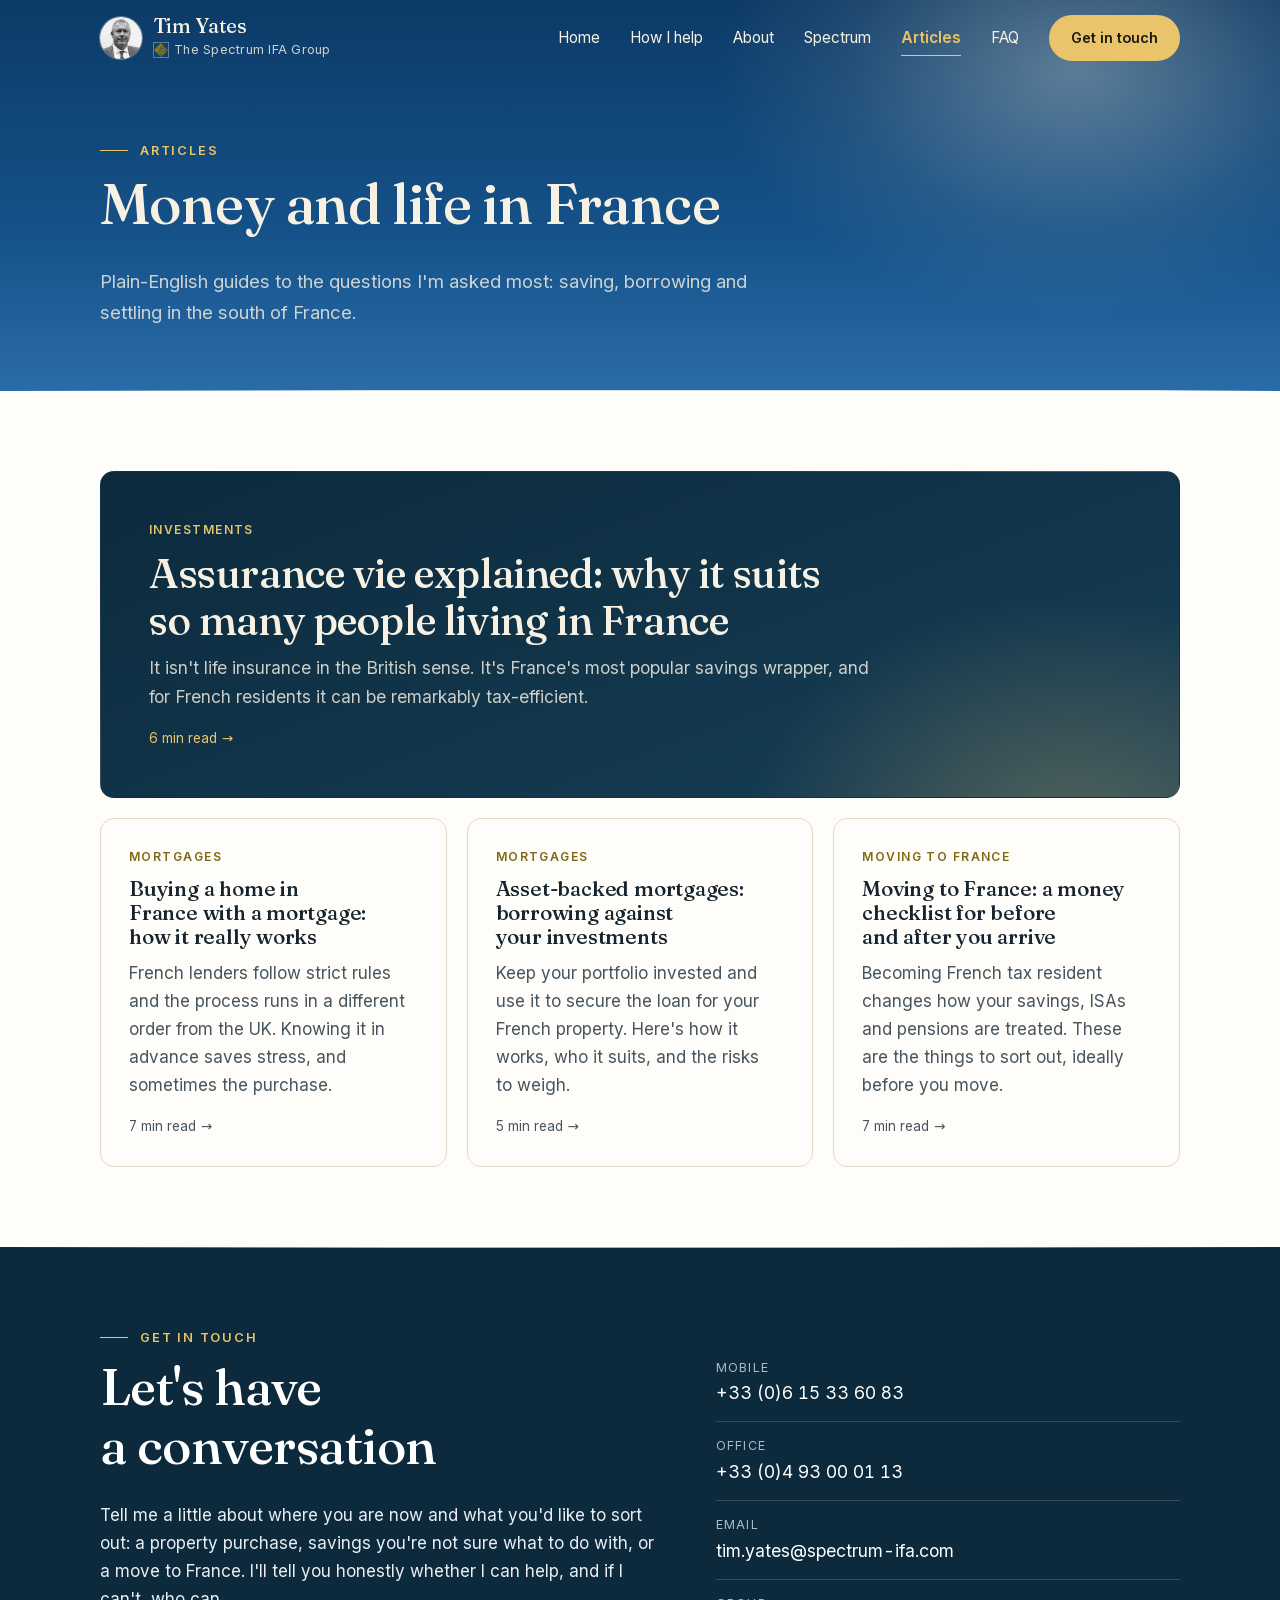
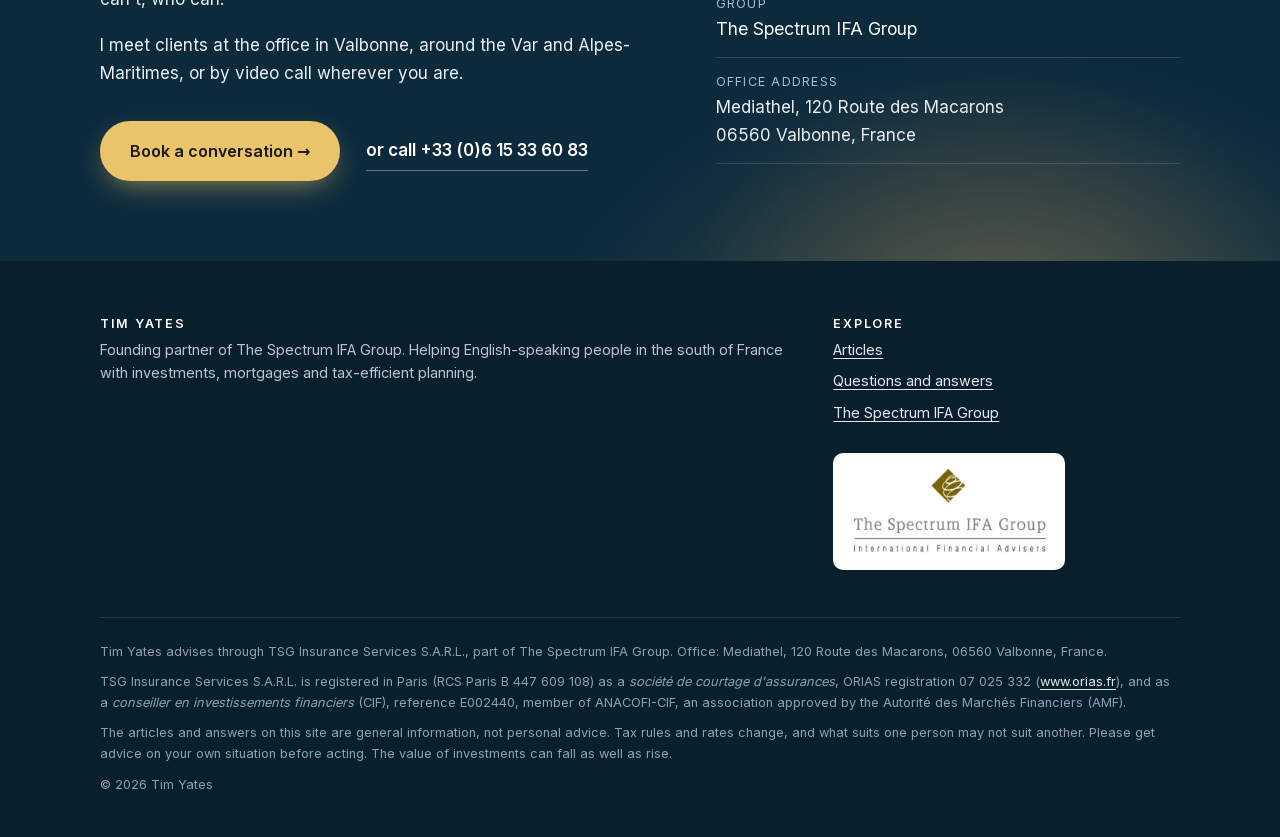
==== blog/index.html @ 0fe9f433 "Gold sweep on desktop only; phones keep plain gold PageSpeed's phone test counted the repainting swe" ====
<!doctype html>
<html lang="en-GB">
<head>
<meta charset="utf-8">
<meta name="viewport" content="width=device-width, initial-scale=1">
<title>Articles | Tim Yates, financial adviser</title>
<meta name="description" content="Plain-English guides to assurance vie, French mortgages and moving to France, by financial adviser Tim Yates.">
<link rel="canonical" href="https://timyates.vercel.app/blog/">
<meta property="og:type" content="website">
<meta property="og:title" content="Articles | Tim Yates, financial adviser">
<meta property="og:description" content="Plain-English guides to assurance vie, French mortgages and moving to France, by financial adviser Tim Yates.">
<meta property="og:url" content="https://timyates.vercel.app/blog/">
<meta property="og:image" content="https://timyates.vercel.app/assets/tim-yates.jpg">
<meta name="theme-color" content="#0c2a3c">
<link rel="icon" href="/assets/favicon.svg?v=3cebce56" type="image/svg+xml">
<link rel="apple-touch-icon" href="/assets/apple-touch-icon.jpg?v=2c7b6490">
<script>document.documentElement.classList.add("js")</script>
<link rel="preload" as="font" href="/assets/fonts/fraunces-latin.woff2?v=175f6e93" type="font/woff2" crossorigin>
<link rel="preload" as="font" href="/assets/fonts/inter-latin.woff2?v=1dc044f4" type="font/woff2" crossorigin>
<link rel="stylesheet" href="/assets/styles.css?v=6f65f240">
</head>
<body class="dark-top">
<a class="skip" href="#main">Skip to content</a>
<header class="site-header">
  <div class="wrap">
    <a class="brand" href="/" aria-label="Tim Yates, The Spectrum IFA Group, home">
      <img src="/assets/tim-avatar.jpg?v=43119e0e" alt="" width="40" height="40">
      <div><strong>Tim Yates</strong><span class="brand-group"><img src="/assets/spectrum-mark.webp?v=8ff3d7af" alt="" width="14" height="14">The Spectrum IFA Group</span></div>
    </a>
    <button class="menu-toggle" aria-expanded="false" aria-controls="nav" aria-label="Open menu"><span class="burger" aria-hidden="true"><span></span></span></button>
    <nav class="nav" id="nav" aria-label="Main">
      <a href="/" style="--i:0">Home</a> <a href="/#services" style="--i:1">How I help</a> <a href="/#about" style="--i:2">About</a> <a href="/#spectrum" style="--i:3">Spectrum</a> <a href="/blog/" aria-current="page" style="--i:4">Articles</a> <a href="/faq/" style="--i:5">FAQ</a> <a class="btn" href="/#contact" style="--i:6">Get in touch</a>
    </nav>
  </div>
</header>
<main id="main">
<div class="page-head">
  <div class="wrap" data-reveal="head">
    <p class="eyebrow">Articles</p>
    <h1>Money and life in France</h1>
    <p>Plain-English guides to the questions I'm asked most: saving, borrowing and settling in the south of France.</p>
  </div>
</div>
<section>
  <div class="wrap">
    <div class="post-list" data-reveal="stagger">
<a class="post-card feature" href="/blog/assurance-vie-explained/">
  <span class="tag">Investments</span>
  <h3 style="view-transition-name:post-assurance-vie-explained">Assurance vie explained: why it suits so many people living in France</h3>
  <p>It isn&#x27;t life insurance in the British sense. It&#x27;s France&#x27;s most popular savings wrapper, and for French residents it can be remarkably tax-efficient.</p>
  <span class="meta">6 min read</span>
</a>
<a class="post-card" href="/blog/buying-a-home-in-france-with-a-mortgage/">
  <span class="tag">Mortgages</span>
  <h3 style="view-transition-name:post-buying-a-home-in-france-with-a-mortgage">Buying a home in France with a mortgage: how it really works</h3>
  <p>French lenders follow strict rules and the process runs in a different order from the UK. Knowing it in advance saves stress, and sometimes the purchase.</p>
  <span class="meta">7 min read</span>
</a>
<a class="post-card" href="/blog/asset-backed-mortgages/">
  <span class="tag">Mortgages</span>
  <h3 style="view-transition-name:post-asset-backed-mortgages">Asset-backed mortgages: borrowing against your investments</h3>
  <p>Keep your portfolio invested and use it to secure the loan for your French property. Here&#x27;s how it works, who it suits, and the risks to weigh.</p>
  <span class="meta">5 min read</span>
</a>
<a class="post-card" href="/blog/moving-to-france-money-checklist/">
  <span class="tag">Moving to France</span>
  <h3 style="view-transition-name:post-moving-to-france-money-checklist">Moving to France: a money checklist for before and after you arrive</h3>
  <p>Becoming French tax resident changes how your savings, ISAs and pensions are treated. These are the things to sort out, ideally before you move.</p>
  <span class="meta">7 min read</span>
</a>
    </div>
  </div>
</section>
<section class="contact-band" id="contact" data-reveal="band">
  <div class="wrap contact-grid">
    <div data-reveal="head">
      <p class="eyebrow">Get in touch</p>
      <h2>Let's have a conversation</h2>
      <p>Tell me a little about where you are now and what you'd like to sort out: a property purchase, savings you're not sure what to do with, or a move to France. I'll tell you honestly whether I can help, and if I can't, who can.</p>
      <p>I meet clients at the office in Valbonne, around the Var and Alpes-Maritimes, or by video call wherever you are.</p>
      <div class="band-cta">
        <a class="btn btn-sun" href="mailto:tim.yates@spectrum-ifa.com?subject=A%20first%20conversation">Book a conversation <span aria-hidden="true">→</span></a>
        <a class="hero-link" href="tel:+33615336083">or call +33 (0)6 15 33 60 83</a>
      </div>
    </div>
    <ul class="contact-list" data-reveal="stagger" style="--d:200ms">
      <li><span>Mobile</span><a href="tel:+33615336083">+33 (0)6 15 33 60 83</a></li>
      <li><span>Office</span><a href="tel:+33493000113">+33 (0)4 93 00 01 13</a></li>
      <li><span>Email</span><a href="mailto:tim.yates@spectrum-ifa.com">tim.yates@spectrum-ifa.com</a></li>
      <li><span>Group</span><a href="https://spectrum-ifa.com/" rel="noopener">The Spectrum IFA Group</a></li>
      <li><span>Office address</span>Mediathel, 120 Route des Macarons<br>06560 Valbonne, France</li>
    </ul>
  </div>
</section>
</main>
<footer class="site-footer">
  <div class="wrap">
    <div class="footer-grid">
      <div>
        <h3>Tim Yates</h3>
        <p>Founding partner of The Spectrum IFA Group. Helping English-speaking people in the south of France with investments, mortgages and tax-efficient planning.</p>
      </div>
      <div>
        <h3>Explore</h3>
        <ul>
          <li><a href="/blog/">Articles</a></li>
          <li><a href="/faq/">Questions and answers</a></li>
          <li><a href="https://spectrum-ifa.com/" rel="noopener">The Spectrum IFA Group</a></li>
        </ul>
        <a class="footer-logo" href="https://spectrum-ifa.com/" rel="noopener"><img src="/assets/spectrum-logo.webp?v=0b9b7338" alt="Part of The Spectrum IFA Group, International Financial Advisers" width="480" height="223" loading="lazy"></a>
      </div>
    </div>
    <div class="legal">
      <p>Tim Yates advises through TSG Insurance Services S.A.R.L., part of The Spectrum IFA Group. Office: Mediathel, 120 Route des Macarons, 06560 Valbonne, France.</p>
      <p>TSG Insurance Services S.A.R.L. is registered in Paris (RCS Paris B 447 609 108) as a <i lang="fr">société de courtage d'assurances</i>, ORIAS registration 07 025 332 (<a href="https://www.orias.fr/" rel="noopener">www.orias.fr</a>), and as a <i lang="fr">conseiller en investissements financiers</i> (CIF), reference E002440, member of ANACOFI-CIF, an association approved by the Autorité des Marchés Financiers (AMF).</p>
      <p>The articles and answers on this site are general information, not personal advice. Tax rules and rates change, and what suits one person may not suit another. Please get advice on your own situation before acting. The value of investments can fall as well as rise.</p>
      <p>© 2026 Tim Yates</p>
    </div>
  </div>
</footer>
<script src="/assets/site.js?v=4504f9a5" defer></script>
</body>
</html>
---- assets/styles.css ----
/* Tim Yates: financial adviser site */
/* Fonts served from the site (Latin subsets from Google Fonts, SIL Open Font License; see assets/fonts/README.md) */
@font-face { font-family: "Fraunces"; font-style: normal; font-weight: 400 500; font-display: swap;
  src: url("/assets/fonts/fraunces-latin.woff2?v=175f6e93") format("woff2"); }
@font-face { font-family: "Inter"; font-style: normal; font-weight: 400 600; font-display: swap;
  src: url("/assets/fonts/inter-latin.woff2?v=1dc044f4") format("woff2"); }
:root {
  --ink: #16242f;
  --ink-soft: #46555f;
  --sea: #123a52;
  --sea-deep: #0c2a3c;
  --sand: #f6f1e8;
  --paper: #fffdf9;
  --line: #e2d9c9;
  --accent: #7d6814;
  --gold: #937b1a;
  --accent-dark: #5c4c0c;
  --radius: 14px;
  --wrap: 1120px;
  --serif: "Fraunces", Georgia, "Times New Roman", serif;
  --sans: "Inter", system-ui, -apple-system, "Segoe UI", sans-serif;
}

*, *::before, *::after { box-sizing: border-box; }
html { -webkit-text-size-adjust: 100%; scroll-behavior: smooth; }
@media (prefers-reduced-motion: reduce) { html { scroll-behavior: auto; } }
body {
  margin: 0;
  font-family: var(--sans);
  font-size: 1.0625rem;
  line-height: 1.65;
  color: var(--ink);
  background: var(--paper);
}
img { max-width: 100%; height: auto; display: block; }
a { color: var(--sea); text-underline-offset: 3px; }
a:hover { color: var(--accent-dark); }
:focus-visible { outline: 3px solid var(--accent); outline-offset: 3px; border-radius: 4px; }

h1, h2, h3 { font-family: var(--serif); font-weight: 500; line-height: 1.15; letter-spacing: -0.01em; margin: 0 0 0.5em; }
h1 { font-size: clamp(2.2rem, 5vw, 3.6rem); }
h2 { font-size: clamp(1.7rem, 3.4vw, 2.4rem); }
h3 { font-size: 1.3rem; }
p { margin: 0 0 1em; }

.wrap { width: 100%; max-width: var(--wrap); margin: 0 auto; padding: 0 20px; }
.narrow { max-width: 720px; }
.skip { position: absolute; left: -999px; top: 8px; background: var(--ink); color: #fff; padding: 8px 14px; z-index: 50; }
.skip:focus { left: 8px; }
.eyebrow { font-size: 0.8rem; font-weight: 600; letter-spacing: 0.14em; text-transform: uppercase; color: var(--accent); margin-bottom: 0.8em; }
.muted { color: var(--ink-soft); }

/* Header */
.site-header { position: sticky; top: 0; z-index: 20; background: rgba(255, 253, 249, 0.94); backdrop-filter: blur(8px); border-bottom: 1px solid var(--line); }
.site-header .wrap { display: flex; align-items: center; justify-content: space-between; gap: 16px; min-height: 68px; }
.brand { display: flex; align-items: center; gap: 12px; text-decoration: none; color: var(--ink); }
.brand img { width: 40px; height: 40px; border-radius: 50%; object-fit: cover; }
.brand strong { display: block; font-family: var(--serif); font-weight: 500; font-size: 1.2rem; line-height: 1.1; }
.brand span { display: block; font-size: 0.78rem; color: var(--ink-soft); }
.nav { display: flex; align-items: center; gap: 26px; }
.nav a { text-decoration: none; color: var(--ink); font-size: 0.95rem; }
.nav a[aria-current="page"] { color: var(--accent-dark); font-weight: 600; }
.nav .btn { color: #fff; }
.menu-toggle { display: none; background: none; border: 1px solid var(--line); border-radius: 8px; padding: 8px 12px; font: inherit; font-size: 0.9rem; color: var(--ink); cursor: pointer; }

@media (max-width: 820px) {
  .menu-toggle { display: block; }
  .nav { display: none; position: absolute; top: 100%; left: 0; right: 0; flex-direction: column; align-items: stretch; gap: 0; background: var(--paper); border-bottom: 1px solid var(--line); padding: 8px 20px 18px; }
  .nav.open { display: flex; }
  .nav a { padding: 12px 0; border-bottom: 1px solid var(--line); }
  .nav .btn { margin-top: 12px; text-align: center; border-bottom: 0; }
}

/* Buttons */
.btn { display: inline-block; background: var(--accent); color: #fff; text-decoration: none; padding: 12px 22px; border-radius: 999px; font-weight: 600; font-size: 0.95rem; border: 2px solid var(--accent); }
.btn:hover { background: var(--accent-dark); border-color: var(--accent-dark); color: #fff; }
.btn.ghost { background: transparent; color: var(--ink); border-color: var(--ink); }
.btn.ghost:hover { background: var(--ink); color: #fff; }
.btn.light { background: #fff; color: var(--sea-deep); border-color: #fff; }
.btn.light:hover { background: var(--sand); }
.btn-row { display: flex; flex-wrap: wrap; gap: 12px; margin-top: 1.6em; }

/* Sections */
section { padding: 80px 0; }
section.alt { background: var(--sand); }
.section-head { max-width: 680px; margin-bottom: 40px; }
@media (max-width: 820px) { section { padding: 56px 0; } }

.cards { display: grid; grid-template-columns: repeat(auto-fit, minmax(240px, 1fr)); gap: 20px; }
.card { background: var(--paper); border: 1px solid var(--line); border-radius: var(--radius); padding: 28px; }
.card h3 { margin-bottom: 0.4em; }
.card p { color: var(--ink-soft); margin: 0; }
.card a.more { display: inline-block; margin-top: 14px; font-weight: 600; font-size: 0.95rem; }


.about { display: grid; grid-template-columns: 0.8fr 1.2fr; gap: 56px; align-items: start; }
.about ul.creds { list-style: none; padding: 0; margin: 0; border-top: 1px solid var(--line); }
.about ul.creds li { padding: 12px 0; border-bottom: 1px solid var(--line); font-size: 0.95rem; }
@media (max-width: 820px) { .about { grid-template-columns: 1fr; gap: 28px; } }

/* Contact band */
.contact-band { background: var(--sea-deep); color: #e9eef2; }
.contact-band h2 { color: #fff; }
.contact-band a { color: #fff; }
.contact-grid { display: grid; grid-template-columns: 1.1fr 0.9fr; gap: 48px; align-items: start; }
.contact-list { list-style: none; padding: 0; margin: 0; }
.contact-list li { padding: 14px 0; border-bottom: 1px solid rgba(255,255,255,0.15); }
.contact-list span { display: block; font-size: 0.78rem; letter-spacing: 0.1em; text-transform: uppercase; color: #a9bccb; }
.contact-list a { font-size: 1.1rem; text-decoration: none; }
.contact-list a:hover { text-decoration: underline; color: #fff; }
@media (max-width: 820px) { .contact-grid { grid-template-columns: 1fr; gap: 24px; } }

/* Blog list */
.post-list { display: grid; grid-template-columns: repeat(auto-fit, minmax(300px, 1fr)); gap: 20px; }
.post-card { display: flex; flex-direction: column; background: var(--paper); border: 1px solid var(--line); border-radius: var(--radius); padding: 28px; text-decoration: none; color: var(--ink); }
.post-card .tag { font-size: 0.75rem; font-weight: 600; letter-spacing: 0.12em; text-transform: uppercase; color: var(--accent); }
.post-card h3 { margin: 10px 0; }
.post-card p { color: var(--ink-soft); margin: 0 0 16px; }
.post-card .meta { margin-top: auto; font-size: 0.85rem; color: var(--ink-soft); }

/* Page header */
.page-head { background: var(--sand); padding: 64px 0 48px; }
.page-head p { font-size: 1.15rem; color: var(--ink-soft); max-width: 36em; margin: 0; }
.crumbs { font-size: 0.85rem; margin-bottom: 1.4em; color: var(--ink-soft); }
.crumbs a { color: var(--ink-soft); }

/* Article */
.article { padding: 56px 0 72px; }
.article .meta { font-size: 0.9rem; color: var(--ink-soft); margin-top: 1em; }
.prose h2 { font-size: 1.65rem; margin-top: 1.8em; }
.prose h3 { margin-top: 1.5em; }
.prose ul, .prose ol { padding-left: 1.3em; margin: 0 0 1.2em; }
.prose li { margin-bottom: 0.45em; }
.prose blockquote { margin: 1.6em 0; padding: 4px 0 4px 20px; border-left: 3px solid var(--accent); font-family: var(--serif); font-size: 1.2rem; color: var(--sea); }
.note { background: var(--sand); border: 1px solid var(--line); border-radius: var(--radius); padding: 20px 24px; font-size: 0.95rem; color: var(--ink-soft); margin: 2em 0; }
.note strong { color: var(--ink); }
.author-box { display: flex; gap: 18px; align-items: center; border-top: 1px solid var(--line); padding-top: 28px; margin-top: 40px; }
.author-box img { width: 72px; height: 72px; border-radius: 50%; object-fit: cover; flex: none; }
.author-box p { margin: 0; font-size: 0.95rem; color: var(--ink-soft); }
.author-box strong { color: var(--ink); }
.table-wrap { overflow-x: auto; margin: 0 0 1.4em; }
.prose table { border-collapse: collapse; width: 100%; font-size: 0.95rem; }
.prose th, .prose td { text-align: left; padding: 10px 12px; border-bottom: 1px solid var(--line); vertical-align: top; }
.prose th { font-weight: 600; background: var(--sand); }

/* FAQ */
.faq-group { margin-bottom: 48px; }
.faq-group h2 { font-size: 1.5rem; }
details { border-bottom: 1px solid var(--line); }
details:first-of-type { border-top: 1px solid var(--line); }
summary { cursor: pointer; list-style: none; padding: 18px 40px 18px 0; position: relative; font-weight: 600; }
summary::-webkit-details-marker { display: none; }
details .answer { padding: 0 0 18px; color: var(--ink-soft); }
details .answer p:last-child { margin-bottom: 0; }

/* Footer */
.site-footer { background: #0a1f2c; color: #b9c6d0; font-size: 0.9rem; padding: 56px 0 32px; }
.site-footer a { color: #e3eaef; }
.footer-grid { display: grid; grid-template-columns: 2fr 1fr; gap: 40px; margin-bottom: 40px; }
.site-footer h3 { font-family: var(--sans); font-size: 0.78rem; letter-spacing: 0.14em; text-transform: uppercase; color: #fff; font-weight: 600; }
.site-footer ul { list-style: none; padding: 0; margin: 0; }
.site-footer li { margin-bottom: 8px; }
.legal { border-top: 1px solid rgba(255,255,255,0.12); padding-top: 24px; font-size: 0.8rem; line-height: 1.6; color: #8fa1ae; }
.legal p { margin-bottom: 0.8em; }
@media (max-width: 820px) { .footer-grid { grid-template-columns: 1fr; gap: 28px; } }

/* Spectrum affiliation */
.spectrum-logo { margin-top: 28px; max-width: 240px; }
.footer-mark { display: flex; align-items: center; gap: 12px; margin-top: 18px; text-decoration: none; }
.footer-mark img { width: 34px; height: 34px; }
.footer-mark span { font-size: 0.85rem; color: #e3eaef; }
.brand strong { color: var(--ink); }
.spectrum-logo { mix-blend-mode: multiply; }
@media (min-width: 821px) { .about { grid-template-columns: 0.9fr 1.1fr; } }
.about .creds { margin-top: 24px; }
.about-text { font-size: 1.1rem; padding-top: 52px; }
@media (max-width: 820px) { .about-text { padding-top: 0; } }
[id] { scroll-margin-top: 84px; }

/* ============ Hero: "The view from here" ============ */
.hero {
  --h: 80%;              /* horizon height */
  --sx: 62%;             /* sun position, set by script to sit behind Tim */
  --sy: 24%;             /* the afternoon sun stands high in the sky */
  --ivory: #f7f1e3;
  --sun: #e9c46a;
  position: relative; isolation: isolate; overflow: hidden;
  min-height: min(100svh - 68px, 900px);
  display: flex; flex-direction: column; justify-content: center;
  padding: 72px 0 0; color: var(--ivory); background: #0e3a64;
}
.scene, .scene > * { position: absolute; inset: 0; pointer-events: none; }
.scene { z-index: -1; }
.scene { will-change: transform; }
.sea { bottom: -40%; }
/* A Riviera afternoon: deep azure overhead, pale haze at the horizon */
.sky { background:
  radial-gradient(90% 60% at var(--sx) var(--sy), rgba(255,250,232,.38) 0%, rgba(255,240,205,.12) 30%, transparent 60%),
  linear-gradient(180deg, #0c3a66 0%, #15528a 40%, #2668a5 64%, #4f8fc6 calc(var(--h) - 8%), #b7d9ef var(--h)); }
.sun { inset: auto; left: var(--sx); top: var(--sy); width: 0; height: 0; }
.sun span { position: absolute; left: -150px; top: -150px; width: 300px; height: 300px; border-radius: 50%;
  background: radial-gradient(circle, #fffef8 0%, #fffaea 12%, rgba(255,246,220,.75) 17%, rgba(255,240,205,.28) 30%, rgba(255,236,195,.1) 48%, transparent 70%); }
.ridge { top: auto; height: 90px; bottom: calc(100% - var(--h)); width: 100%; }
.ridge.far path { fill: #b07a64; opacity: .7; }   /* sunlit Esterel red rock, softened by haze */
.ridge.near { height: 64px; }
.ridge.near path { fill: #8e4a35; }
.sea { top: var(--h); background: linear-gradient(180deg, #2d79ad 0%, #155887 18%, #0d4470 45%, #0a3458 100%); }
.glitter { position: absolute; left: var(--sx); top: 0; width: 46%; height: 100%; transform: translateX(-50%); overflow: hidden; opacity: .8;
  -webkit-mask: radial-gradient(50% 90% at 50% 0%, #000 0%, rgba(0,0,0,.5) 35%, transparent 70%);
          mask: radial-gradient(50% 90% at 50% 0%, #000 0%, rgba(0,0,0,.5) 35%, transparent 70%); }
.glitter::before { content: ""; position: absolute; left: 0; right: 0; top: -26px; bottom: 0;
  background: repeating-linear-gradient(180deg, rgba(255,255,255,0) 0 5px, rgba(255,255,255,.5) 5px 6px, rgba(255,255,255,0) 6px 13px);
  animation: shimmer 6s linear infinite; will-change: transform; }
@keyframes shimmer { to { transform: translateY(26px); } }
.horizon { top: var(--h); height: 1px; bottom: auto; background: linear-gradient(90deg, transparent, rgba(255,255,255,.85) 30%, rgba(255,255,255,.85) 85%, transparent);
  transform-origin: var(--sx) 50%; }
.grain { opacity: .09; mix-blend-mode: overlay;
  background-image: url("data:image/svg+xml,%3Csvg xmlns='http://www.w3.org/2000/svg' width='160' height='160'%3E%3Cfilter id='n'%3E%3CfeTurbulence type='fractalNoise' baseFrequency='.9' numOctaves='2' stitchTiles='stitch'/%3E%3C/filter%3E%3Crect width='100%25' height='100%25' filter='url(%23n)'/%3E%3C/svg%3E"); }

.hero-grid { display: grid; grid-template-columns: 1.35fr .65fr; gap: 56px; align-items: end; position: relative; }
.hero-copy { padding-bottom: 12vh; }
.hero-eyebrow { font-size: .8rem; font-weight: 600; letter-spacing: .2em; text-transform: uppercase; color: var(--sun); margin-bottom: 1.4em;
  display: flex; align-items: center; gap: 14px; }
.hero-eyebrow::before { content: ""; width: 36px; height: 1px; background: currentColor; }
.hero h1 { font-size: clamp(2.5rem, 5.4vw, 4.8rem); line-height: 1.02; letter-spacing: -.025em; font-weight: 400; color: var(--ivory); margin-bottom: .45em; text-wrap: balance; }
.hero h1 .line { display: block; overflow: hidden; padding-bottom: .08em; }
.hero h1 .line > span { display: inline-block; }
.hero h1 em { font-style: italic; color: var(--sun); }
.hero-lead { font-size: clamp(1.05rem, 1.4vw, 1.22rem); line-height: 1.6; color: rgba(247,241,227,.86); max-width: 33em; margin-bottom: 2em; }
.hero-cta { display: flex; flex-wrap: wrap; align-items: center; gap: 14px 28px; }
.btn-sun { background: var(--sun); border-color: var(--sun); color: #1b1a12; padding: 15px 28px; font-size: 1rem;
  box-shadow: 0 10px 30px -10px rgba(233,196,106,.7); transition: transform .25s, box-shadow .25s, background .25s; }
.btn-sun span { display: inline-block; transition: transform .25s; }
.btn-sun:hover { background: #f3d58b; border-color: #f3d58b; color: #1b1a12; transform: translateY(-2px); box-shadow: 0 16px 36px -12px rgba(233,196,106,.85); }
.btn-sun:hover span { transform: translateX(4px); }
.hero-link { color: var(--ivory); font-weight: 600; text-decoration: none; padding: 6px 0; border-bottom: 1px solid rgba(247,241,227,.4); }
.hero-link:hover { color: #fff; border-color: var(--sun); }
.hero :focus-visible { outline-color: var(--sun); }

/* Tim stands in the scene, backlit by the low sun */
.portrait { position: relative; z-index: 0; margin: 0 clamp(-48px, -3vw, 0px) clamp(-110px, -8vw, -40px) 0; justify-self: end; align-self: end; width: clamp(300px, 34vw, 480px); }
.portrait-img { position: relative; display: block; width: 100%; height: auto;
  transform: translate3d(var(--px, 0px), var(--py, 0px), 0); transition: transform .9s var(--ease-soft);
  filter: contrast(1.06) sepia(.06) drop-shadow(0 0 10px rgba(255,250,235,.32)) drop-shadow(-10px -6px 30px rgba(255,244,214,.18));
  -webkit-mask-image: linear-gradient(to bottom, #000 56%, transparent 97%), linear-gradient(to right, transparent 0, #000 16%, #000 84%, transparent 100%);
  -webkit-mask-composite: source-in;
  mask-image: linear-gradient(to bottom, #000 56%, transparent 97%), linear-gradient(to right, transparent 0, #000 16%, #000 84%, transparent 100%);
  mask-composite: intersect; }
.portrait-glow { position: absolute; left: 4%; right: 8%; top: 4%; height: 62%; border-radius: 50%; pointer-events: none;
  background: radial-gradient(closest-side, rgba(255,250,232,.3), rgba(255,240,205,.1) 62%, transparent);
  transform: translate3d(calc(var(--px, 0px) * -0.6), calc(var(--py, 0px) * -0.6), 0); transition: transform .9s var(--ease-soft); }

.hero-proof { list-style: none; display: grid; grid-template-columns: repeat(3, 1fr); gap: 24px; margin: 0 auto; padding-top: 22px; padding-bottom: 26px;
  border-top: 1px solid rgba(247,241,227,.16); font-size: .88rem; color: rgba(247,241,227,.7); position: relative; }
.hero-proof li { position: relative; z-index: 1; }
.hero-proof strong { display: block; color: var(--ivory); font-family: var(--serif); font-weight: 500; font-size: 1.05rem; }

/* Entrance */
@media (prefers-reduced-motion: no-preference) {
  .sky { animation: fadeIn 1.4s ease-out both; }
  .sun span { animation: rise 2s var(--ease-soft) .1s both; }
  .horizon { animation: draw 1.4s var(--ease-draw) .1s both; }
  .ridge { animation: fadeUp 1.4s ease-out .3s both; }
  .hero-eyebrow { animation: fadeUp .5s ease-out .05s both; }
  .hero h1 .line > span { animation: lineUp .75s var(--ease-settle) both; }
  .hero h1 .line:nth-child(1) > span { animation-delay: .05s; }
  .hero h1 .line:nth-child(2) > span { animation-delay: .14s; }
  .hero-lead { animation: fadeUp .6s ease-out .3s both; }
  .hero-cta { animation: fadeUp .6s ease-out .4s both; }
  .portrait-img { animation: portraitIn .9s var(--ease-settle) .05s both; }
  .portrait-glow { animation: fadeIn 2s ease-out .5s both; }
    .hero-proof { animation: fadeIn .6s ease-out .5s both; }
}
@keyframes fadeIn { from { opacity: 0; } }
@keyframes fadeUp { from { opacity: 0; transform: translateY(18px); } }
@keyframes lineUp { from { transform: translateY(110%); } }
@keyframes rise { from { transform: translateY(70px) scale(.92); opacity: .2; } }
@keyframes draw { from { transform: scaleX(0); } }
@keyframes portraitIn { from { opacity: 0; translate: 0 40px; } }
@media (prefers-reduced-motion: reduce) { .glitter::before { animation: none; } .portrait-img, .portrait-glow { transition: none; } }

@media (max-width: 900px) {
  .hero { --h: 74%; padding-top: 44px; min-height: 0; }
  .hero-grid { grid-template-columns: 1fr; gap: 36px; }
  .hero-copy { padding-bottom: 0; }
  .hero-eyebrow::before { display: none; }
  .portrait { justify-self: center; margin: 0 0 -60px; width: min(82%, 340px); }
    .hero-proof { grid-template-columns: 1fr; gap: 12px; margin-top: 40px; }
  .hero-proof li { display: flex; gap: 8px; align-items: baseline; flex-wrap: wrap; }
  .hero-proof strong { display: inline; font-size: 1rem; }
}

/* ================= Motion system (see docs/MOTION.md) ================= */
:root {
  --ease-settle: cubic-bezier(.16, 1, .3, 1);
  --ease-soft: cubic-bezier(.2, .7, .2, 1);
  --ease-draw: cubic-bezier(.65, 0, .35, 1);
  --ease-exit: cubic-bezier(.4, 0, 1, 1);
  --dur-press: 120ms;
  --dur-hover: 220ms;
  --dur-ui: 340ms;
  --dur-reveal: 800ms;
  --dur-title: 1000ms;
  --dur-scene: 1400ms;
  --stagger: 70ms;
  --rise: 24px;
}

/* --- Reveals. Hidden states only apply when JS runs (html.js). --- */
.js [data-reveal="up"],
.js [data-reveal="head"] > *,
.js [data-reveal="stagger"] > * { opacity: 0; translate: 0 var(--rise); }
[data-reveal], [data-reveal] > * { --rd: calc(var(--d, 0ms) + var(--i, 0) * var(--stagger)); }
.js [data-reveal="up"].is-in,
.js [data-reveal="head"].is-in > *,
.js [data-reveal="stagger"].is-in > * {
  opacity: 1; translate: none;
  transition: opacity var(--dur-reveal) var(--ease-settle) var(--rd),
              translate var(--dur-reveal) var(--ease-settle) var(--rd),
              transform var(--dur-ui) var(--ease-soft),
              border-color var(--dur-hover) var(--ease-soft),
              box-shadow var(--dur-ui) var(--ease-soft);
}
/* Headings wipe up out of an invisible mask */
.js [data-reveal="head"] > :is(h1, h2) { opacity: 1; translate: 0 .35em; clip-path: inset(-10% -5% 100% -5%); }
.js [data-reveal="head"].is-in > :is(h1, h2) {
  translate: none; clip-path: inset(-10% -5% -25% -5%);
  transition: clip-path var(--dur-title) var(--ease-settle) var(--rd), translate var(--dur-title) var(--ease-settle) var(--rd);
}
/* Article titles morph in from their card instead */
.js [data-reveal="head"] > [data-vt] { opacity: 1; translate: none; clip-path: none; }

/* Gold hairline before every section label */
.eyebrow { display: flex; align-items: center; gap: 12px; }
.eyebrow::before { content: ""; flex: none; width: 28px; height: 1px; background: currentColor; transform-origin: left; }
.js [data-reveal] .eyebrow::before { transform: scaleX(0); }
.js [data-reveal].is-in .eyebrow::before { transform: none; transition: transform var(--dur-scene) var(--ease-draw) calc(var(--d, 0ms) + 80ms); }

/* Image wipe, for future photos */
.js [data-reveal="image"] { clip-path: inset(100% 0 0 0); }
.js [data-reveal="image"] img { transform: scale(1.08); }
.js [data-reveal="image"].is-in { clip-path: inset(0); transition: clip-path 1200ms var(--ease-settle) var(--d, 0ms); }
.js [data-reveal="image"].is-in img { transform: none; transition: transform 1200ms var(--ease-settle) var(--d, 0ms); }

/* Contact band: the hero horizon, once more */
.contact-band { position: relative; }
.contact-band::before { content: ""; position: absolute; left: 0; right: 0; top: 0; height: 1px;
  background: linear-gradient(90deg, transparent, rgba(233,196,106,.85) 30%, rgba(233,196,106,.85) 70%, transparent); }
.js [data-reveal="band"]::before { transform: scaleX(0); }
.js [data-reveal="band"].is-in::before { transform: none; transition: transform var(--dur-scene) var(--ease-draw); }

/* --- Pinned "How it works" --- */
.process-grid { display: grid; gap: 40px; }
.process-head .muted { max-width: 30em; }
.steps { list-style: none; margin: 0; padding: 0 0 0 56px; position: relative; counter-reset: step; --p: 0; }
.steps::before, .steps::after { content: ""; position: absolute; left: 15px; top: 16px; bottom: var(--tail, 16px); width: 1px; background: var(--line); }
.steps::after { background: var(--accent); transform-origin: top; transform: scaleY(var(--p)); }
.steps li { counter-increment: step; position: relative; padding-bottom: 48px; }
.steps li:last-child { padding-bottom: 0; }
.steps li::before { content: "0" counter(step); position: absolute; z-index: 1; left: -56px; top: 0; width: 32px; height: 32px; border-radius: 50%;
  display: grid; place-items: center; background: var(--sand); border: 1px solid var(--line); color: var(--ink-soft); font-family: var(--serif); font-size: .85rem;
  transition: background-color var(--dur-ui) var(--ease-soft), border-color var(--dur-ui) var(--ease-soft), color var(--dur-ui) var(--ease-soft); }
.steps li.is-active::before { background: var(--accent); border-color: var(--accent); color: #fff; }
.steps h3 { margin-bottom: .35em; padding-top: 2px; }
.steps p { color: var(--ink-soft); margin: 0; max-width: 34em; }
@media (min-width: 1024px) {
  .process-grid { grid-template-columns: .85fr 1.15fr; gap: 96px; align-items: start; }
  .process-head { position: sticky; top: 140px; }
  .steps li { padding-bottom: 20vh; }
  .steps li:last-child { padding-bottom: 0; }
  .steps h3 { font-size: 1.6rem; }
}

/* --- Hover and press --- */
.btn { transition: background-color var(--dur-hover) var(--ease-soft), border-color var(--dur-hover) var(--ease-soft), color var(--dur-hover) var(--ease-soft),
  transform var(--dur-hover) var(--ease-soft), box-shadow var(--dur-hover) var(--ease-soft); }
.btn:hover { transform: translateY(-2px); box-shadow: 0 12px 26px -16px rgba(12,42,60,.55); }
.btn:active { transform: scale(.98); transition-duration: var(--dur-press); }
.card, .post-card { transition: transform var(--dur-ui) var(--ease-soft), border-color var(--dur-hover) var(--ease-soft), box-shadow var(--dur-ui) var(--ease-soft); }
.card:hover, .post-card:hover { transform: translateY(-4px); border-color: rgba(125,104,20,.55); box-shadow: 0 20px 40px -26px rgba(12,42,60,.4); color: var(--ink); }
.card a.more::after, .post-card .meta::after { content: "→"; display: inline-block; margin-left: .35em; transition: transform var(--dur-hover) var(--ease-soft); }
.card:hover a.more::after, .post-card:hover .meta::after { transform: translateX(4px); }
@media (min-width: 821px) {
  .nav a:not(.btn) { position: relative; }
  .nav a:not(.btn)::after { content: ""; position: absolute; left: 0; right: 0; bottom: -5px; height: 1px; background: var(--accent);
    transform: scaleX(0); transform-origin: right; transition: transform var(--dur-ui) var(--ease-soft); }
  .nav a:not(.btn):hover::after, .nav a[aria-current="page"]::after { transform: none; transform-origin: left; }
}

/* --- Header, menu, reading progress --- */
.site-header { view-transition-name: site-header; transition: box-shadow var(--dur-hover) var(--ease-soft); }
.site-header.is-scrolled { box-shadow: 0 10px 28px -22px rgba(12,42,60,.45); }
@media (max-width: 820px) {
  .nav.open { animation: menuIn var(--dur-ui) var(--ease-settle) both; }
  .nav.open a { animation: menuItem var(--dur-ui) var(--ease-settle) both; animation-delay: calc(var(--i, 0) * 35ms + 60ms); }
}
@keyframes menuIn { from { opacity: 0; transform: translateY(-12px); } }
@keyframes menuItem { from { opacity: 0; translate: 0 8px; } }
.read-progress { position: fixed; z-index: 21; top: 0; left: 0; right: 0; height: 2px; background: var(--accent);
  transform-origin: left; transform: scaleX(var(--read, 0)); view-transition-name: read-progress; }

/* --- FAQ --- */
summary { transition: color var(--dur-hover) var(--ease-soft); }
summary:hover { color: var(--accent-dark); }
summary::before, summary::after { content: ""; position: absolute; right: 8px; top: calc(50% - 1px); width: 14px; height: 2px; border-radius: 1px; background: var(--accent);
  transition: transform var(--dur-ui) var(--ease-soft), opacity var(--dur-ui) var(--ease-soft); }
summary::after { transform: rotate(90deg); }
details[open] summary::after { transform: rotate(180deg); opacity: 0; }
details[open] .answer { animation: answerIn var(--dur-ui) var(--ease-settle) both; }
@keyframes answerIn { from { opacity: 0; translate: 0 8px; } }
@supports (interpolate-size: allow-keywords) {
  details { interpolate-size: allow-keywords; }
  details::details-content { block-size: 0; overflow: clip; transition: block-size var(--dur-ui) var(--ease-settle), content-visibility var(--dur-ui) allow-discrete; }
  details[open]::details-content { block-size: auto; }
}

/* --- Page transitions --- */
@view-transition { navigation: auto; }
::view-transition-old(root) { animation: vtOut 180ms var(--ease-exit) both; }
::view-transition-new(root) { animation: vtIn var(--dur-ui) var(--ease-settle) 60ms both; }
::view-transition-group(*) { animation-duration: 440ms; animation-timing-function: var(--ease-settle); }
@keyframes vtOut { to { opacity: 0; } }
@keyframes vtIn { from { opacity: 0; transform: translateY(12px); } }

/* --- Reduced motion: everything visible, nothing travels --- */
@media (prefers-reduced-motion: reduce) {
  .js [data-reveal], .js [data-reveal] > *, .js [data-reveal] > :is(h1, h2) { opacity: 1 !important; translate: none !important; clip-path: none !important; transition: none !important; }
  .js [data-reveal] .eyebrow::before, .js [data-reveal="band"]::before, .js [data-reveal="image"] img { transform: none !important; }
  .btn:hover, .btn:active, .card:hover, .post-card:hover { transform: none; }
  .card:hover a.more::after, .post-card:hover .meta::after { transform: none; }
  .steps { --p: 1 !important; }
  .steps li::before { background: var(--accent); border-color: var(--accent); color: #fff; }
  .nav.open, .nav.open a, details[open] .answer { animation: none; }
  details::details-content { transition: none; }
  ::view-transition-group(*), ::view-transition-old(*), ::view-transition-new(*) { animation: none !important; }
}

/* ================= Identity pass (see docs/DESIGN-AUDIT.md) ================= */
:root { --sun: #e9c46a; --ivory: #f7f1e3; --navy: #0c2a3c; }
h1, h2, h3, .svc-title { text-wrap: balance; }
p, li, .svc-desc { text-wrap: pretty; }

/* One button system: navy on light, sun gold on dark */
.btn { background: var(--navy); border-color: var(--navy); color: var(--ivory); }
.btn:hover { background: #163e57; border-color: #163e57; color: #fff; }

/* Header floats over dark openings, turns solid past them */
.js .dark-top .site-header { position: fixed; top: 0; left: 0; right: 0; background: transparent; border-bottom-color: transparent;
  -webkit-backdrop-filter: none; backdrop-filter: none;
  transition: background-color var(--dur-ui) var(--ease-soft), border-color var(--dur-ui) var(--ease-soft), box-shadow var(--dur-hover) var(--ease-soft); }
.js .dark-top .site-header:not(.is-solid) { box-shadow: none; }
.js .dark-top .site-header.is-solid { background: rgba(255,253,249,.94); -webkit-backdrop-filter: blur(8px); backdrop-filter: blur(8px); border-bottom-color: var(--line); }
.js .dark-top .site-header:not(.is-solid) .brand strong { color: var(--ivory); }
.js .dark-top .site-header:not(.is-solid) .brand span { color: rgba(247,241,227,.7); }
.js .dark-top .site-header:not(.is-solid) .menu-toggle { color: var(--ivory); border-color: rgba(247,241,227,.35); }
@media (min-width: 821px) {
  .js .dark-top .site-header:not(.is-solid) .nav a:not(.btn) { color: var(--ivory); }
  .js .dark-top .site-header:not(.is-solid) .nav a[aria-current="page"] { color: var(--sun); }
  .js .dark-top .site-header:not(.is-solid) .nav a:not(.btn)::after { background: var(--sun); }
  .js .dark-top .site-header:not(.is-solid) .nav .btn { background: var(--sun); border-color: var(--sun); color: #1b1a12; }
}
.js .dark-top .hero { padding-top: 140px; min-height: min(100svh, 968px); }
.js .dark-top .page-head { padding-top: 140px; }
@media (max-width: 900px) { .js .dark-top .hero { padding-top: 112px; min-height: 0; } .js .dark-top .page-head { padding-top: 116px; } }

/* Page headers: a small dusk */
.page-head { position: relative; overflow: hidden; padding-bottom: 64px; color: var(--ivory);
  background: radial-gradient(40% 90% at 84% 18%, rgba(255,250,232,.32), rgba(255,240,205,.08) 45%, transparent 70%),
              linear-gradient(180deg, #0c3a66 0%, #15528a 60%, #2a6ca8 100%); }
.page-head::after { content: ""; position: absolute; left: 0; right: 0; bottom: 0; height: 1px; transform-origin: 84% 50%;
  background: linear-gradient(90deg, transparent, rgba(255,255,255,.8) 30%, rgba(255,255,255,.8) 90%, transparent); }
.page-head h1 { color: var(--ivory); }
.page-head p { color: rgba(247,241,227,.8); }
.page-head a { color: var(--sun); }
.page-head .eyebrow, .contact-band .eyebrow { color: var(--sun); }
@media (prefers-reduced-motion: no-preference) { .page-head::after { animation: draw var(--dur-scene) var(--ease-draw) .1s both; } }

/* Services: an editorial index */
.svc { list-style: none; margin: 0; padding: 0; border-top: 1px solid var(--line); }
.svc-item { border-bottom: 1px solid var(--line); }
.svc-item a { position: relative; display: grid; grid-template-columns: 56px minmax(0, 1fr) minmax(0, 1.15fr) 46px; gap: 28px; align-items: center;
  padding: 26px 0; color: var(--ink); text-decoration: none; }
.svc-item a::after { content: ""; position: absolute; left: 0; right: 0; bottom: -1px; height: 1px; background: var(--accent);
  transform: scaleX(0); transform-origin: left; transition: transform var(--dur-reveal) var(--ease-settle); }
.svc-num { font-family: var(--serif); font-size: .95rem; color: var(--accent); }
.svc-title { font-family: var(--serif); font-weight: 500; font-size: 1.4rem; line-height: 1.2; transition: transform var(--dur-ui) var(--ease-soft); }
.svc-desc { color: var(--ink-soft); font-size: .98rem; line-height: 1.55; }
.svc-arrow { width: 46px; height: 46px; border-radius: 50%; border: 1px solid var(--line); display: grid; place-items: center; font-size: 1.05rem;
  transition: background-color var(--dur-ui) var(--ease-soft), border-color var(--dur-ui) var(--ease-soft), color var(--dur-ui) var(--ease-soft), transform var(--dur-ui) var(--ease-soft); }
.svc-lead a { padding: 40px 0; }
.svc-lead .svc-title { font-size: clamp(1.7rem, 2.6vw, 2.3rem); }
.svc-lead .svc-desc { font-size: 1.05rem; }
.svc-item a:hover::after, .svc-item a:focus-visible::after { transform: none; }
.svc-item a:hover .svc-title { transform: translateX(6px); }
.svc-item a:hover .svc-arrow { background: var(--navy); border-color: var(--navy); color: var(--ivory); transform: translateX(4px); }
@media (max-width: 820px) {
  .svc-item a { grid-template-columns: 30px minmax(0, 1fr) 34px; gap: 6px 14px; align-items: start; padding: 22px 0; }
  .svc-num { padding-top: .3em; font-size: .85rem; }
  .svc-desc { grid-column: 2; grid-row: 2; font-size: .95rem; }
  .svc-arrow { grid-column: 3; grid-row: 1; width: 34px; height: 34px; font-size: .9rem; }
  .svc-lead a { padding: 28px 0; }
}
@media (prefers-reduced-motion: reduce) { .svc-item a:hover .svc-title, .svc-item a:hover .svc-arrow { transform: none; } }

/* Section head with a side link */
.section-head.split { max-width: none; display: grid; grid-template-columns: minmax(0, 1fr) auto; column-gap: 32px; align-items: end; }
.section-head.split > .eyebrow { grid-column: 1 / -1; }
.section-head.split h2 { margin-bottom: 0; max-width: 20em; }
.link-arrow { justify-self: end; color: var(--ink); font-weight: 600; text-decoration: none; white-space: nowrap; padding: 4px 0; border-bottom: 1px solid var(--line);
  transition: border-color var(--dur-hover) var(--ease-soft), color var(--dur-hover) var(--ease-soft); }
.link-arrow span { display: inline-block; transition: transform var(--dur-hover) var(--ease-soft); }
.link-arrow:hover { color: var(--accent-dark); border-color: var(--accent); }
.link-arrow:hover span { transform: translateX(4px); }
@media (max-width: 820px) { .section-head.split { grid-template-columns: 1fr; } .link-arrow { justify-self: start; margin-top: 18px; } }

/* About: the promise, in Tim's voice */
.pull { margin: 4px 0 28px; padding-left: 20px; border-left: 2px solid var(--accent); font-family: var(--serif); font-style: italic;
  font-size: clamp(1.3rem, 2vw, 1.6rem); line-height: 1.35; color: var(--sea); }

/* Featured article */
.post-card.feature { grid-column: 1 / -1; border-color: transparent; color: var(--ivory); padding: clamp(28px, 4vw, 48px);
  background: radial-gradient(50% 120% at 90% 110%, rgba(233,196,106,.28), transparent 60%), linear-gradient(160deg, #0c2a3c, #163e57); }
.post-card.feature .tag { color: var(--sun); }
.post-card.feature h3 { color: var(--ivory); font-size: clamp(1.8rem, 3.2vw, 2.6rem); max-width: 18em; }
.post-card.feature p { color: rgba(247,241,227,.82); font-size: 1.08rem; max-width: 42em; }
.post-card.feature .meta { color: var(--sun); }
.post-card.feature:hover { color: var(--ivory); border-color: rgba(233,196,106,.55); }

/* Contact: the closing scene */
.contact-band { overflow: hidden;
  background: radial-gradient(60% 90% at 78% 120%, rgba(233,196,106,.24), transparent 60%),
              radial-gradient(35% 55% at 78% 108%, rgba(233,160,90,.2), transparent 70%), var(--sea-deep); }
.contact-band h2 { font-size: clamp(2.1rem, 4.2vw, 3.2rem); }
.band-cta { display: flex; flex-wrap: wrap; align-items: center; gap: 14px 26px; margin-top: 2em; }
.contact-list { align-self: center; }
.contact-list a { font-variant-numeric: tabular-nums; }
.btn.btn-sun { background: var(--sun); border-color: var(--sun); color: #1b1a12; }
.btn.btn-sun:hover { background: #f3d58b; border-color: #f3d58b; color: #1b1a12; }
.hero-lead { text-wrap: balance; }
.page-head .eyebrow { font-size: .8rem; max-width: none; margin-bottom: .8em; }
@media (max-width: 820px) { .svc-title { font-size: 1.2rem; } .svc-lead .svc-title { font-size: 1.5rem; } }
/* Over a dark opening but scrolled: frosted dusk, so content never collides with the header */
.js .dark-top .site-header.is-scrolled:not(.is-solid) { background: rgba(12,58,102,.78); -webkit-backdrop-filter: blur(12px); backdrop-filter: blur(12px); border-bottom-color: rgba(247,241,227,.08); }

/* ================= Mobile pass ================= */
/* About: qualifications sit under the heading on desktop, after Tim's words on phones */
@media (min-width: 821px) {
  .about { grid-template-rows: auto 1fr; align-items: start; }
  .about-text { grid-column: 2; grid-row: 1 / span 2; }
  .about-creds { grid-column: 1; grid-row: 2; }
}
.about-creds .creds { margin-top: 0; }

@media (max-width: 820px) {
  .about { gap: 0; }
  .about-text { order: 1; margin-bottom: 32px; }
  .about-creds { order: 2; }
  .about .spectrum-logo { max-width: 180px; margin-top: 24px; }

  /* Comfortable tap targets (44px) */
  .menu-toggle { min-height: 44px; min-width: 64px; }
  .hero-link, .link-arrow { display: inline-block; padding: 12px 0; }
  .contact-list a { display: block; padding: 6px 0; }
  .site-footer li { margin: 0; }
  .site-footer li a { display: inline-block; padding: 11px 0; }
  .footer-mark { padding: 6px 0; }

  /* Thumb-sized primary actions */
  .hero-cta, .band-cta { flex-direction: column; align-items: stretch; gap: 6px; }
  .hero-cta .btn, .band-cta .btn { display: block; text-align: center; padding: 16px 24px; }
  .hero-cta .hero-link, .band-cta .hero-link { align-self: center; border-bottom-color: transparent; }

  /* Hero */
  .hero-eyebrow { font-size: .7rem; letter-spacing: .12em; }
  .portrait { width: min(74%, 300px); }
  .grain { display: none; }

  /* Services: descriptions only for the two core services */
  .svc-item:not(.svc-lead) .svc-desc { display: none; }
  .svc-item:not(.svc-lead) a { align-items: center; padding: 16px 0; }
  .svc-item:not(.svc-lead) .svc-num { padding-top: 0; }
  .svc-item:not(.svc-lead) .svc-arrow { grid-row: auto; }

  /* Home articles: a swipeable rail */
  .post-list.rail { display: flex; gap: 14px; overflow-x: auto; scroll-snap-type: x mandatory; scrollbar-width: none;
    margin: 0 -20px; padding: 4px 20px 18px; scroll-padding-inline: 20px; overscroll-behavior-x: contain; }
  .post-list.rail::-webkit-scrollbar { display: none; }
  .post-list.rail > * { flex: 0 0 84%; scroll-snap-align: start; }

  section { padding: 52px 0; }
}
@media (max-width: 900px) { .ridge { height: 46px; } .ridge.near { height: 32px; } }
@media (max-width: 820px) { .article h1 { font-size: 1.95rem; } .article { padding-top: 40px; } }

/* Phones: a poster. Tim against the dusk sky, the words on the water below him */
@media (max-width: 900px) {
  .js .dark-top .hero { padding-top: 76px; }
  .hero-grid { gap: 0; }
  .portrait { order: -1; justify-self: center; width: min(64%, 270px); margin: 0 auto -92px; }
  .hero-copy { position: relative; z-index: 1; text-shadow: 0 1px 14px rgba(8,24,36,.55); }
  .hero-copy .btn { text-shadow: none; }
  .glitter { opacity: .45; }
  .hero-proof { margin-top: 36px; }
}
@media (max-width: 820px) { .hero-cta, .band-cta { max-width: 440px; } }

/* Desktop: Tim stands on the shoreline, shoulders on the horizon, running off the bottom of the frame */
@media (min-width: 901px) {
  .portrait { width: clamp(340px, 40vw, 600px); margin: 0 clamp(-60px, -3vw, 0px) clamp(-260px, -16vw, -80px) 0; }
}
@media (min-width: 901px) {
  .hero-grid { grid-template-columns: minmax(0, 1.35fr) minmax(0, .65fr); }
  .portrait { width: clamp(320px, 35vw, 520px); }
}
.hero-copy { text-shadow: 0 1px 18px rgba(8,40,74,.4); }
.hero-copy .btn { text-shadow: none; }

/* Hamburger: three lines that fold into an X */
@media (max-width: 820px) {
  .menu-toggle { display: grid; place-items: center; width: 44px; height: 44px; min-width: 0; padding: 0; border-radius: 12px; }
}
.burger, .burger > span, .burger::before, .burger::after { display: block; width: 20px; height: 2px; border-radius: 2px; background: currentColor; }
.burger { position: relative; background: transparent; height: 14px; }
.burger > span, .burger::before, .burger::after { position: absolute; left: 0; transition: transform var(--dur-ui) var(--ease-soft), opacity var(--dur-hover) var(--ease-soft), top var(--dur-ui) var(--ease-soft); }
.burger::before { content: ""; top: 0; }
.burger > span { top: 6px; }
.burger::after { content: ""; top: 12px; }
.menu-toggle[aria-expanded="true"] .burger::before { top: 6px; transform: rotate(45deg); }
.menu-toggle[aria-expanded="true"] .burger > span { opacity: 0; transform: scaleX(.3); }
.menu-toggle[aria-expanded="true"] .burger::after { top: 6px; transform: rotate(-45deg); }
@media (prefers-reduced-motion: reduce) { .burger > span, .burger::before, .burger::after { transition: none; } }
@media (max-width: 900px) {
  .sea { background: linear-gradient(180deg, #1d628f 0%, #124f7c 22%, #0d4470 50%, #0a3458 100%); }
  .hero-eyebrow { color: var(--ivory); }
}

/* ================= Photo hero =================
   Villefranche-sur-Mer from the hillside: villas and gardens above a bay of boats,
   Cap Ferrat beyond (Mony Misheal on Unsplash, free licence). Replaces the painted scene;
   navy shading on the left keeps the words readable over the sea. */
.sky, .sun, .ridge, .sea, .horizon, .portrait-glow { display: none; }
.hero { background: #1d4f7a; }
.scene { background:
  linear-gradient(0deg, rgba(8,30,50,.8) 0%, rgba(8,30,50,0) 32%),
  linear-gradient(180deg, rgba(8,30,50,.62) 0%, rgba(8,30,50,0) 26%),
  linear-gradient(90deg, rgba(8,30,50,.75) 0%, rgba(8,30,50,.5) 42%, rgba(8,30,50,.1) 72%, rgba(8,30,50,0) 100%),
  url("/assets/riviera.webp?v=29c4f369") center 55% / cover no-repeat; }
.grain { opacity: .05; }
.hero-copy { text-shadow: 0 1px 16px rgba(8,30,50,.5); }
.portrait-img { filter: contrast(1.05) drop-shadow(0 20px 40px rgba(8,30,50,.45)); }
@media (prefers-reduced-motion: no-preference) { .scene { animation: fadeIn .5s ease-out both; } }

/* Desktop: no painted horizon to stand on any more, so Tim stands taller, head level with the headline */
@media (min-width: 901px) {
  .portrait { margin-bottom: clamp(-150px, -9vw, -50px); }
}

/* Phones: Tim in front of the bay, the words on the darkened lower half */
@media (max-width: 900px) {
  .scene { background:
    linear-gradient(0deg, rgba(8,30,50,.92) 0%, rgba(8,30,50,.7) 45%, rgba(8,30,50,.15) 70%, rgba(8,30,50,.35) 100%),
    url("/assets/riviera-sm.webp?v=03535b58") 40% 40% / cover no-repeat; }
}

/* ================= Desktop header =================
   A calmer bar: a little taller, a slimmer button that no longer fills it,
   a readable subtitle over the photo, and a navy frost that matches the hero shading. */
@media (min-width: 821px) {
  .site-header .wrap { min-height: 76px; }
  .brand img { width: 42px; height: 42px; }
  .brand strong { font-size: 1.25rem; }
  .brand span { font-size: .8rem; letter-spacing: .02em; margin-top: 2px; }
  .nav { gap: 30px; }
  .nav .btn { padding: 9px 20px; font-size: .9rem; }
}
.js .dark-top .site-header:not(.is-solid) .brand span { color: rgba(247,241,227,.82); }
.js .dark-top .site-header.is-scrolled:not(.is-solid) { background: rgba(8,30,50,.72); }
.js .dark-top .site-header:not(.is-solid) .brand img { box-shadow: 0 0 0 1px rgba(247,241,227,.35); }

/* ================= The Spectrum IFA Group =================
   Spectrum's own identity: white, olive gold #957B00 and slate #474D5D, the gold diamond mark.
   It now shows under Tim's name on every page, in the hero, in its own section and in the footer. */
:root { --sp-gold: #957b00; --sp-slate: #474d5d; }
.brand .brand-group { display: flex; align-items: center; gap: 6px; }
.brand .brand-group img { width: 14px; height: 14px; border-radius: 0; flex: none; }

.spectrum { background: #fff; border-top: 3px solid var(--sp-gold); color: var(--sp-slate); }
.spectrum-grid { display: grid; grid-template-columns: minmax(0, .8fr) minmax(0, 1.2fr); gap: clamp(40px, 6vw, 96px); align-items: center; }
.spectrum-brand img { display: block; width: 100%; max-width: 360px; height: auto; }
.spectrum-facts { list-style: none; padding: 0; margin: 36px 0 0; display: grid; grid-template-columns: repeat(3, auto); justify-content: start; gap: 12px 36px;
  border-top: 1px solid rgba(149,123,0,.3); padding-top: 22px; }
.spectrum-facts li { font-size: .85rem; line-height: 1.35; max-width: 9em; }
.spectrum-facts strong { display: block; font-family: var(--serif); font-weight: 500; font-size: 2.2rem; line-height: 1.05; color: var(--sp-gold); margin-bottom: 4px; }
.spectrum .eyebrow { color: var(--sp-gold); }
.spectrum h2 { color: #2b2f3a; }
.spectrum-copy > p:not(.eyebrow) { font-size: 1.05rem; line-height: 1.7; max-width: 36em; }
.spectrum-links { list-style: none; padding: 0; margin: 28px 0 0; display: flex; flex-wrap: wrap; gap: 10px; }
.spectrum-links a { display: inline-block; padding: 9px 16px; border: 1px solid rgba(149,123,0,.45); border-radius: 999px; color: #6f5c00; font-weight: 600; font-size: .9rem; text-decoration: none;
  transition: background-color var(--dur-hover) var(--ease-soft), color var(--dur-hover) var(--ease-soft), border-color var(--dur-hover) var(--ease-soft); }
.spectrum-links a:hover { background: var(--sp-gold); border-color: var(--sp-gold); color: #fff; }
@media (max-width: 820px) {
  .spectrum-grid { grid-template-columns: 1fr; gap: 36px; }
  .spectrum-brand img { max-width: 260px; }
  .spectrum-facts { gap: 12px 24px; }
  .spectrum-facts strong { font-size: 1.8rem; }
}

/* Footer: the full Spectrum logo on a white panel */
.footer-logo { display: inline-block; margin-top: 20px; background: #fff; border-radius: 10px; padding: 12px 16px; }
.footer-logo img { display: block; width: 200px; height: auto; }
.hero-proof .proof-spectrum { display: flex; align-items: center; gap: 12px; }
.hero-proof .proof-spectrum img { width: 34px; height: 34px; flex: none; }
@media (max-width: 900px) { .hero-proof .proof-spectrum img { width: 24px; height: 24px; } }

/* ================= Tim in the photo =================
   The old dissolve mask suited the painted sea; over a detailed photo it made his jacket see-through.
   Desktop: solid, with only a soft feather where the frame crops his shoulders and at the very bottom.
   A light warm tone and a shadow pool behind him sit him in the afternoon light. */
.portrait-img { filter: grayscale(1) sepia(.2) contrast(1.06) brightness(1.02) drop-shadow(0 20px 40px rgba(8,30,50,.5)); }
@media (min-width: 901px) {
  .portrait-img {
    -webkit-mask-image: linear-gradient(to bottom, #000 88%, transparent 100%), linear-gradient(to right, transparent 0, #000 11%, #000 92%, transparent 100%);
            mask-image: linear-gradient(to bottom, #000 88%, transparent 100%), linear-gradient(to right, transparent 0, #000 11%, #000 92%, transparent 100%); }
  .scene { background:
    radial-gradient(34% 60% at 76% 62%, rgba(8,30,50,.42) 0%, rgba(8,30,50,0) 100%),
    linear-gradient(0deg, rgba(8,30,50,.8) 0%, rgba(8,30,50,0) 32%),
    linear-gradient(180deg, rgba(8,30,50,.62) 0%, rgba(8,30,50,0) 26%),
    linear-gradient(90deg, rgba(8,30,50,.75) 0%, rgba(8,30,50,.5) 42%, rgba(8,30,50,.1) 72%, rgba(8,30,50,0) 100%),
    url("/assets/riviera.webp?v=29c4f369") center 55% / cover no-repeat; }
  /* The facts strip becomes its own band in front of Tim */
  .hero-proof { z-index: 1; }
  .hero-proof::before { content: ""; position: absolute; z-index: -1; top: -48px; bottom: 0; left: -100vw; right: -100vw; pointer-events: none;
    background: linear-gradient(180deg, rgba(8,30,50,0) 0%, rgba(8,30,50,.72) 48px, rgba(8,30,50,.88) 100%); }
}

/* Narrow desktops and upright tablets (821–1080px): a tighter menu so all six links and the button stay on one line */
@media (min-width: 821px) and (max-width: 1080px) {
  .nav { gap: 16px; }
  .nav a { font-size: .86rem; }
  .nav .btn { padding: 8px 14px; font-size: .86rem; }
  .brand img { width: 36px; height: 36px; }
  .brand strong { font-size: 1.1rem; }
  .brand .brand-group { font-size: .74rem; }
}

/* Signature at the end of Tim's About text: gold, as if signed in ink, written left to right when the text arrives */
.signature { display: block; width: clamp(170px, 18vw, 220px); height: auto; color: var(--accent); margin: 18px 0 6px -6px; }
@media (prefers-reduced-motion: no-preference) {
  .js .about-text .signature { clip-path: inset(-10% 100% -10% 0); transition: clip-path 1.4s var(--ease-soft) .5s; }
  .js .about-text.is-in .signature { clip-path: inset(-10% 0 -10% 0); }
}

/* ================= Text moments =================
   Three one-off touches, each played once: a gold light passes over the hero promise,
   the Spectrum figures count up, and the pull quote arrives word by word. */
/* Desktop only: on phones the repainting sweep cost PageSpeed about 4 points (Speed Index), so phones keep plain gold */
@media (prefers-reduced-motion: no-preference) and (min-width: 901px) {
  /* "financially in order.": sun catching gilt lettering, once, after the line lands.
     Padding gives italic overhangs room inside the clipped background. */
  .hero h1 em { padding: 0 .12em .12em .06em; margin: 0 -.12em -.12em -.06em;
    background: linear-gradient(100deg, var(--sun) 0 40%, #fff6d8 50%, var(--sun) 60% 100%) 100% 0 / 300% 100% no-repeat;
    -webkit-background-clip: text; background-clip: text; color: transparent; -webkit-text-fill-color: transparent;
    text-shadow: none; filter: drop-shadow(0 1px 12px rgba(8,30,50,.45));
    animation: gild 1s var(--ease-soft) .7s both; }
  @keyframes gild { from { background-position: 100% 0; } to { background-position: 0 0; } }
}
@media (prefers-reduced-motion: no-preference) {
  /* Pull quote: words rise into place one after another, as if spoken */
  .js .pull .w { display: inline-block; opacity: 0; translate: 0 .35em; transition: opacity .5s ease-out, translate .7s var(--ease-settle); transition-delay: calc(350ms + var(--w) * 70ms); }
  .js .is-in .pull .w { opacity: 1; translate: none; }
}
.spectrum-facts strong { font-variant-numeric: tabular-nums; }
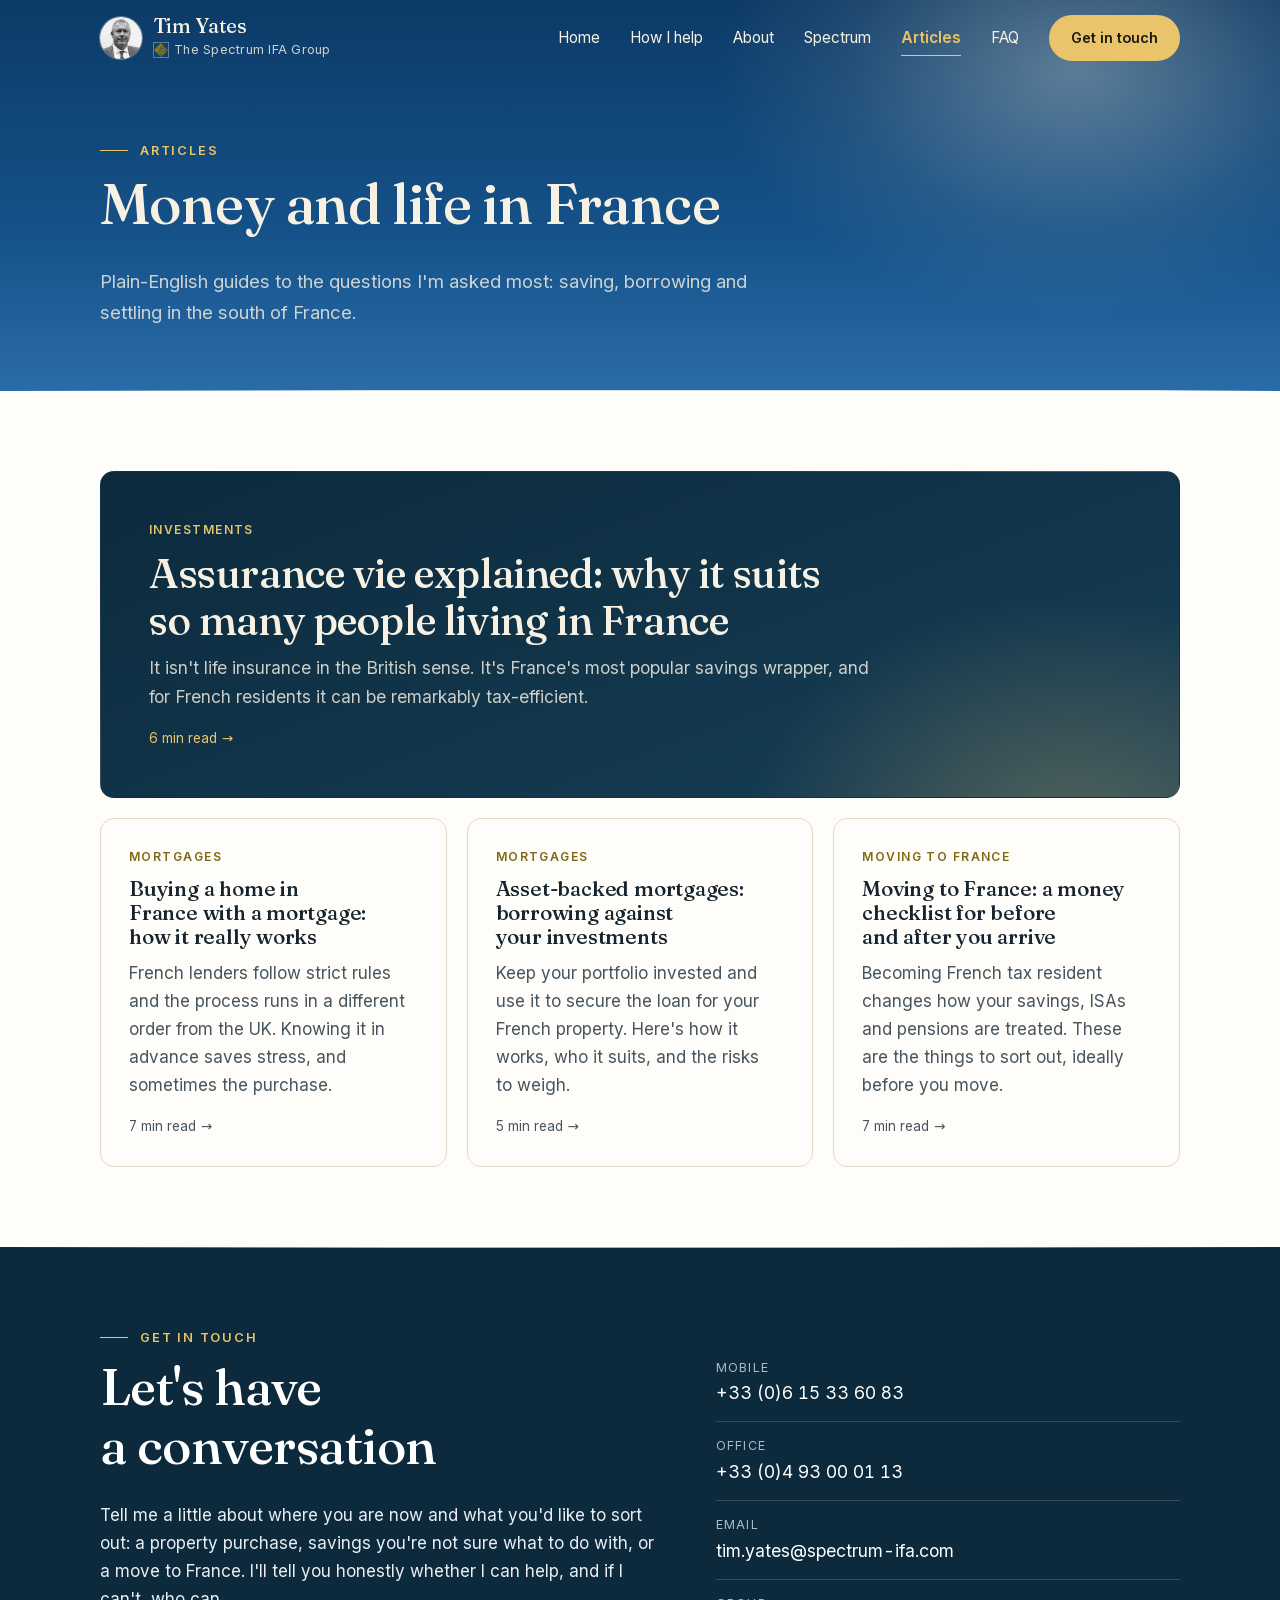
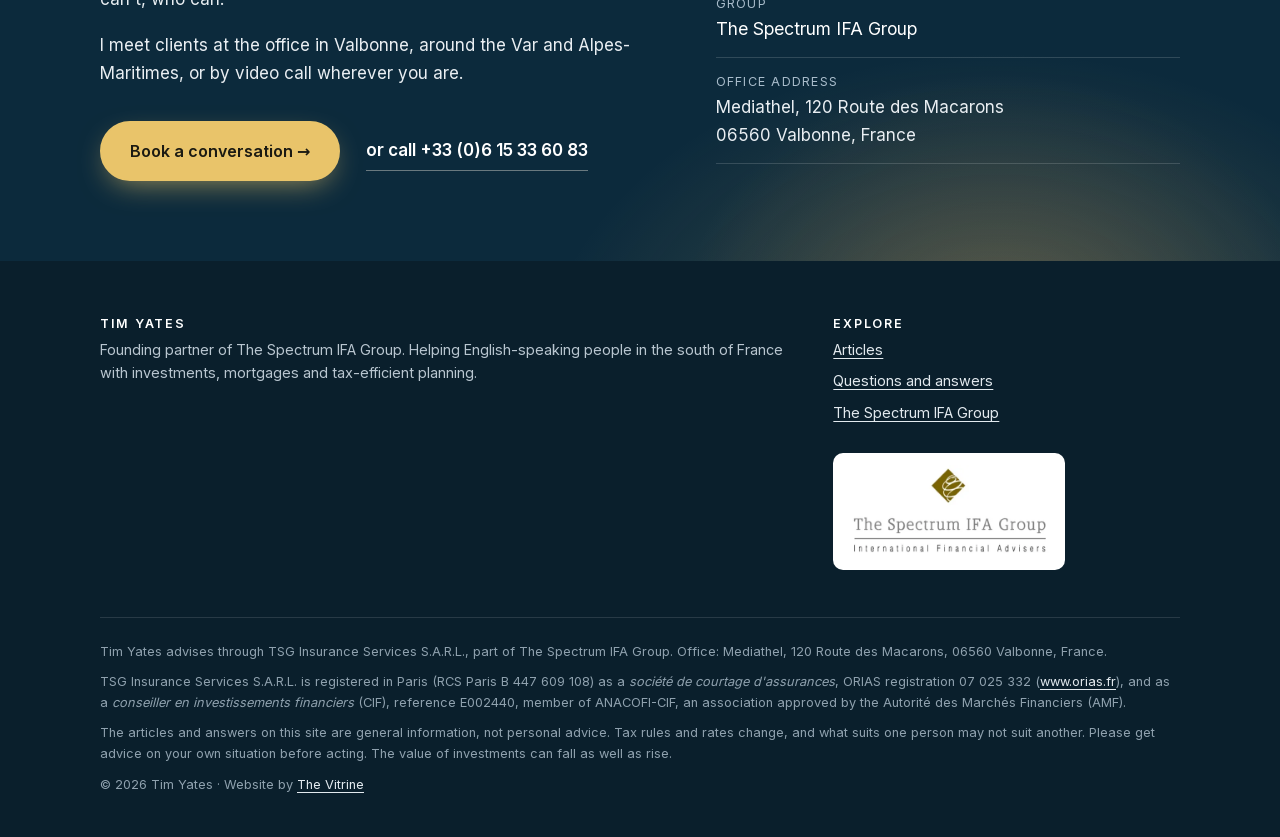
==== commit a7fa8c23: "Footer: add "The Vitrine" credit linking to thevitrine.fr Co-Authored-By: Claude Opus 5.5 <noreply@a" ====
--- a/blog/index.html
+++ b/blog/index.html
@@ -17,7 +17,7 @@
 <script>document.documentElement.classList.add("js")</script>
 <link rel="preload" as="font" href="/assets/fonts/fraunces-latin.woff2?v=175f6e93" type="font/woff2" crossorigin>
 <link rel="preload" as="font" href="/assets/fonts/inter-latin.woff2?v=1dc044f4" type="font/woff2" crossorigin>
-<link rel="stylesheet" href="/assets/styles.css?v=6f65f240">
+<link rel="stylesheet" href="/assets/styles.css?v=6d56ca2c">
 </head>
 <body class="dark-top">
 <a class="skip" href="#main">Skip to content</a>
@@ -114,7 +114,7 @@
       <p>Tim Yates advises through TSG Insurance Services S.A.R.L., part of The Spectrum IFA Group. Office: Mediathel, 120 Route des Macarons, 06560 Valbonne, France.</p>
       <p>TSG Insurance Services S.A.R.L. is registered in Paris (RCS Paris B 447 609 108) as a <i lang="fr">société de courtage d'assurances</i>, ORIAS registration 07 025 332 (<a href="https://www.orias.fr/" rel="noopener">www.orias.fr</a>), and as a <i lang="fr">conseiller en investissements financiers</i> (CIF), reference E002440, member of ANACOFI-CIF, an association approved by the Autorité des Marchés Financiers (AMF).</p>
       <p>The articles and answers on this site are general information, not personal advice. Tax rules and rates change, and what suits one person may not suit another. Please get advice on your own situation before acting. The value of investments can fall as well as rise.</p>
-      <p>© 2026 Tim Yates</p>
+      <p>© 2026 Tim Yates · Website by <a href="https://thevitrine.fr/en/" rel="noopener">The Vitrine</a></p>
     </div>
   </div>
 </footer>
--- a/assets/styles.css
+++ b/assets/styles.css
@@ -770,3 +770,4 @@
   .js .is-in .pull .w { opacity: 1; translate: none; }
 }
 .spectrum-facts strong { font-variant-numeric: tabular-nums; }
+
